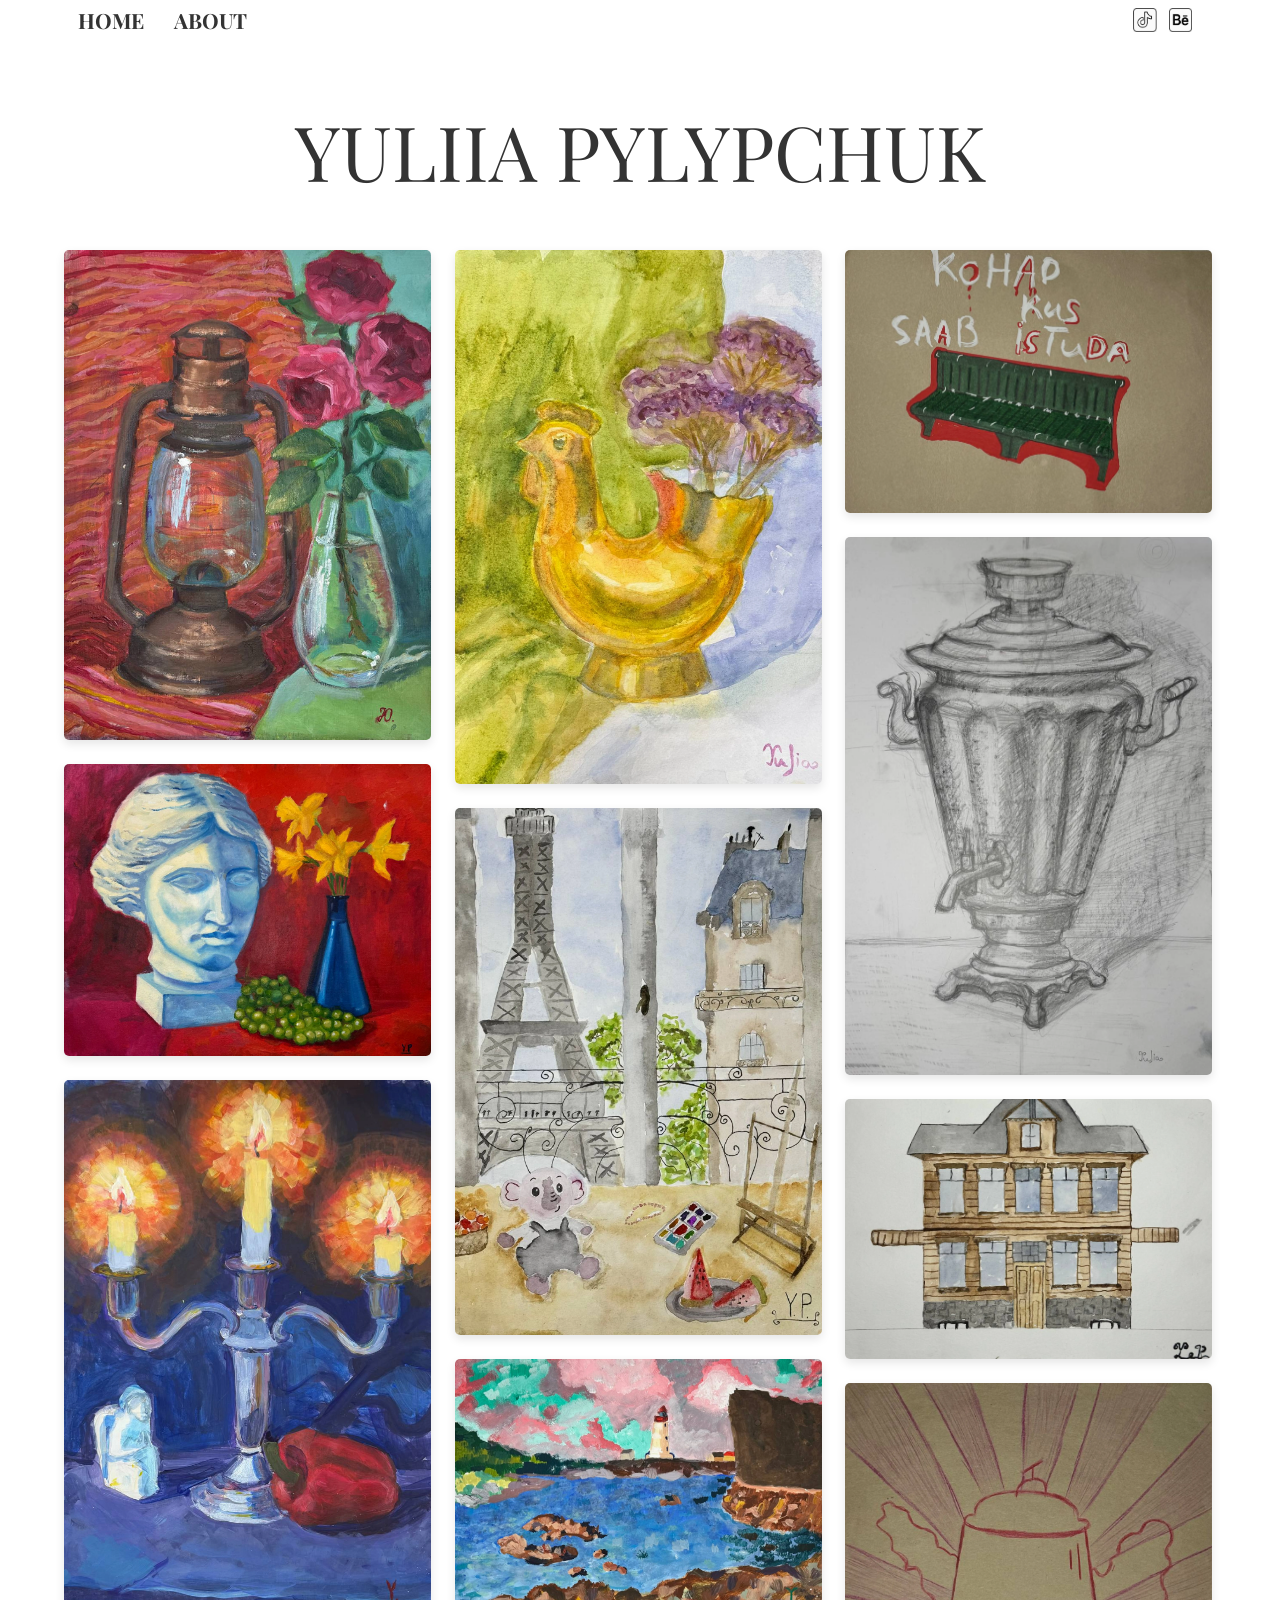
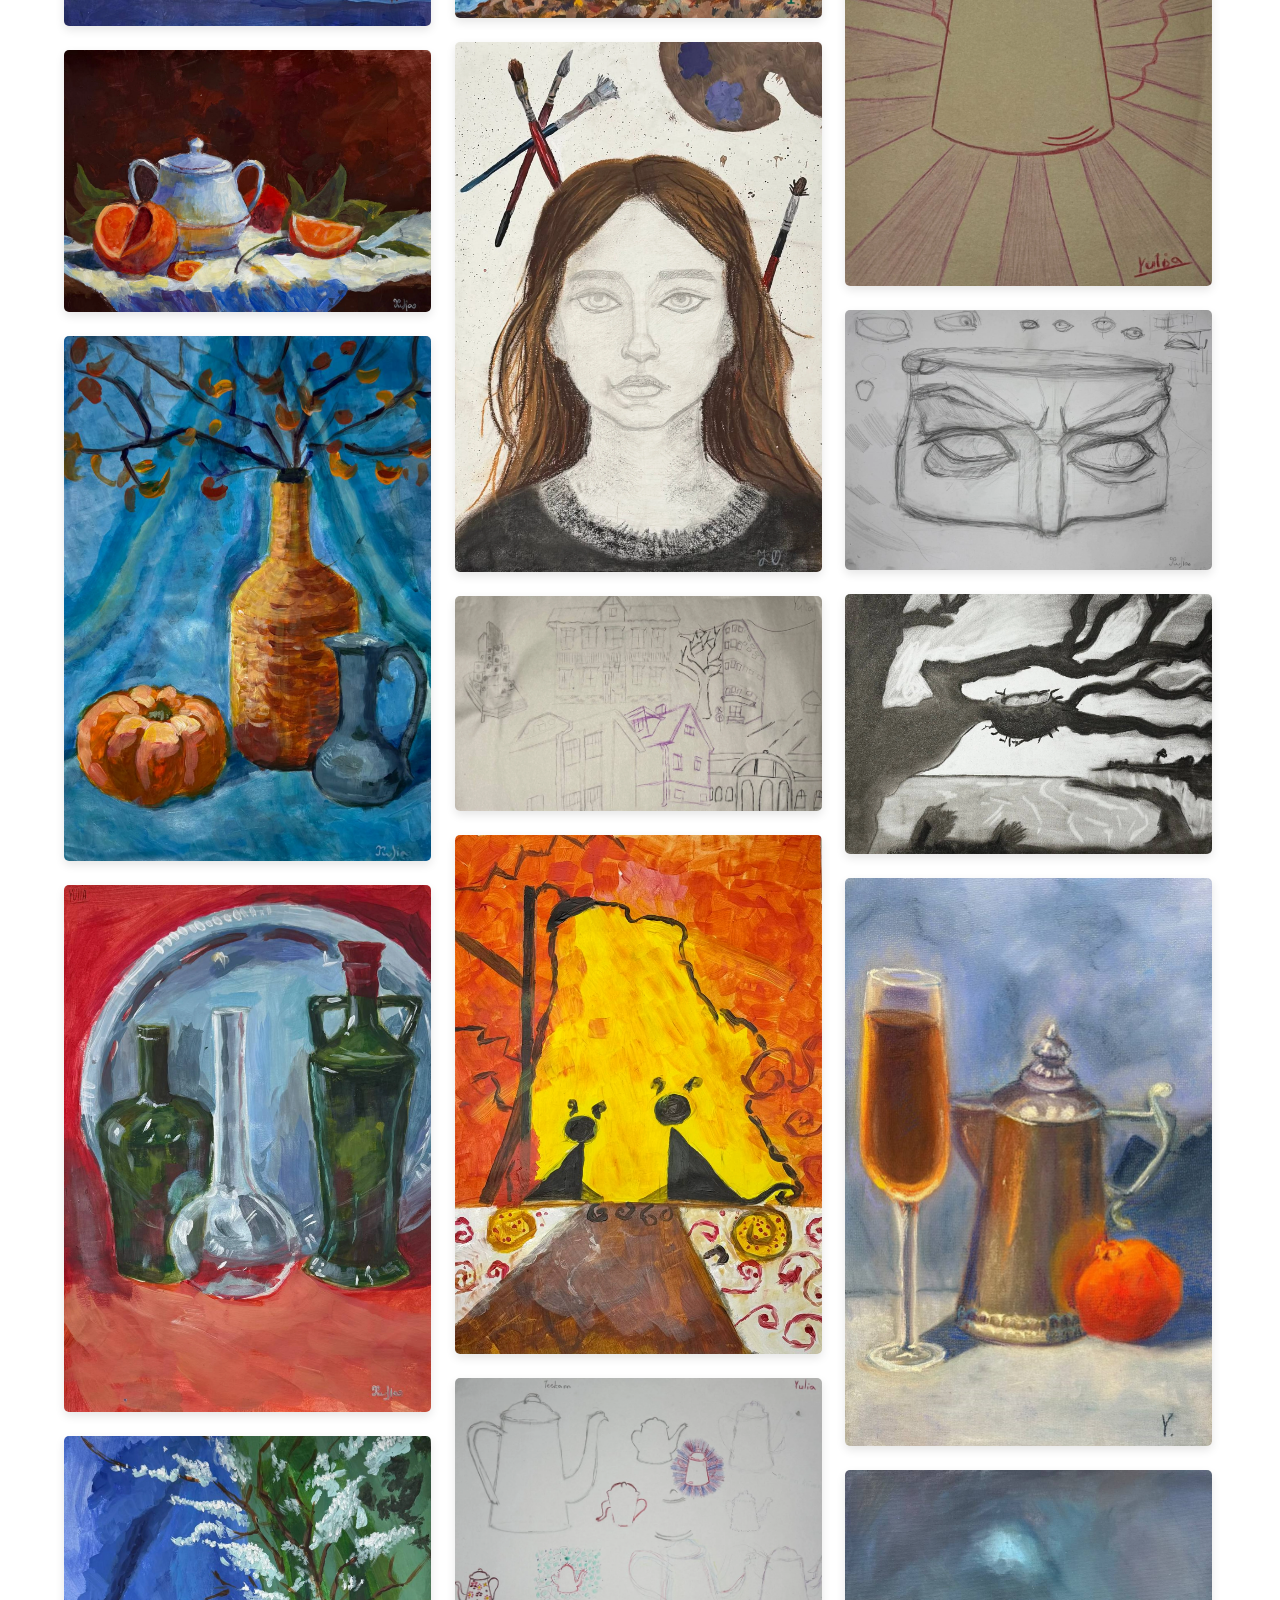
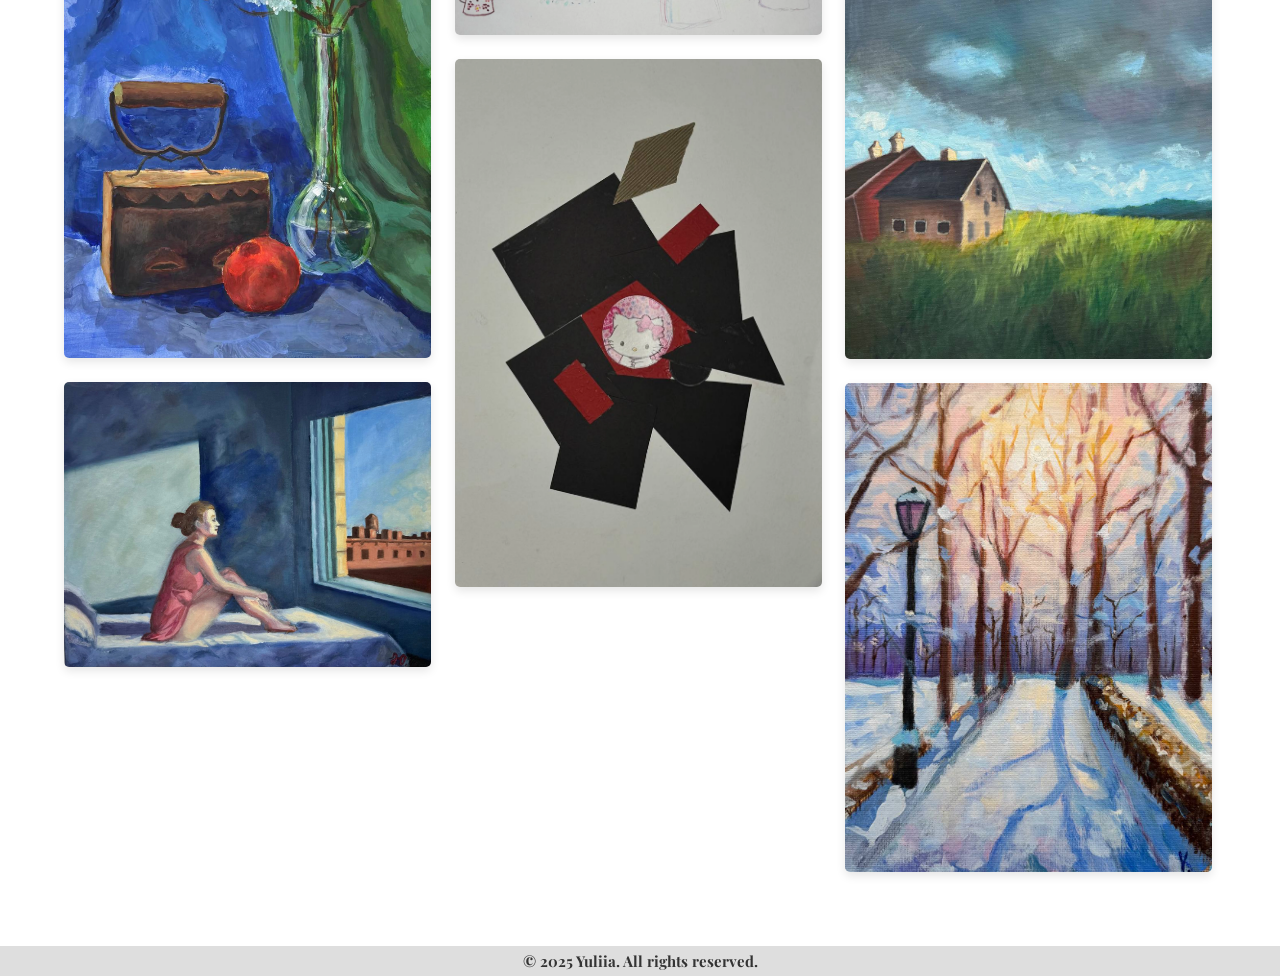
==== index.html @ f60e6a71 "Add files via upload" ====
<!DOCTYPE html>
<html lang="en">
<head>
    <meta charset="UTF-8">
    <meta name="viewport" content="width=device-width, initial-scale=1.0">
    <title>Yuliia Pylypchuk</title>
    <link rel="website icon" type="png" href="./logo/images.png">

    <link rel="stylesheet" href="./css/style.css"> <!--Только для этого-->

    <link rel="stylesheet" href="./css/header.css">
    <link rel="stylesheet" href="./css/reset.css">
    <link rel="stylesheet" href="./css/footer.css">
    <link rel="stylesheet" href="./css/adaptive/adaptive.css">
</head>
<body>
    <div class="wrapper">
        <header class="header">
            <div class="header-container">
                <div class="links">
                    <ul class="list">
                        <li class="list_item">
                            <a href="#" class="link_style">
                                <h2>HOME</h2>
                            </a>
                        </li>
                        <li class="list_item">
                            <a href="./about.html" class="link_style">
                                <h2>ABOUT</h2>
                            </a>
                        </li>
                    </ul>
                </div>
                <div class="social">
                    <a href="https://www.tiktok.com/@ulia.arts" target="_blank" rel="noopener noreferrer">
                      <img class="social-icon" src="./logo/tik-tok.jpg" alt="TikTok">
                    </a>
                    <a href="https://www.behance.net/julia112" target="_blank" rel="noopener noreferrer">
                      <img class="social-icon" src="./logo/behance.jpg" alt="Behance">
                    </a>
                  </div>                  
            </div>
            
        </header>
        <main class="main" id="home">
            <div class="main_text">
                <p>YULIIA PYLYPCHUK</p>
            </div>

            <div class="gallery" id="work">
                <img class="pilt" src="./images/1.jpg" alt="Artwork 1" loading="lazy">
                <img src="./images/2.webp" alt="Artwork 2" loading="lazy">
                <img src="./images/3.webp" alt="Artwork 3" loading="lazy">
                <img src="./images/4.webp" alt="Artwork 4" loading="lazy">
                <img src="./images/5.webp" alt="Artwork 5" loading="lazy">
                <img src="./images/6.webp" alt="Artwork 6" loading="lazy">
                <img src="./images/7.webp" alt="Artwork 7" loading="lazy">
                <img src="./images/8.webp" alt="Artwork 8" loading="lazy">
                <img src="./images/9.webp" alt="Artwork 9" loading="lazy">
                <img src="./images/10.webp" alt="Artwork 10" loading="lazy">
                <img src="./images/11.webp" alt="Artwork 11" loading="lazy">
                <img src="./images/12.webp" alt="Artwork 12" loading="lazy">
                <img src="./images/13.webp" alt="Artwork 13" loading="lazy">
                <img src="./images/14.webp" alt="Artwork 14" loading="lazy">
                <img src="./images/15.webp" alt="Artwork 15" loading="lazy">
                <img src="./images/16.webp" alt="Artwork 16" loading="lazy">
                <img src="./images/17.webp" alt="Artwork 17" loading="lazy">
                <img src="./images/18.webp" alt="Artwork 18" loading="lazy">
                <img src="./images/19.webp" alt="Artwork 19" loading="lazy">
                <img src="./images/20.webp" alt="Artwork 20" loading="lazy">
                <img src="./images/21.webp" alt="Artwork 21" loading="lazy">
                <img src="./images/22.webp" alt="Artwork 22" loading="lazy">
                <img src="./images/23.jpg" alt="Artwork 23" loading="lazy">
                <img src="./images/24.jpg" alt="Artwork 24" loading="lazy">
                <img src="./images/25.jpg" alt="Artwork 25" loading="lazy">
            </div>
        </main>
        <footer class="footer">
            <h2>© 2025 Yuliia. All rights reserved.</h2>
        </footer> 
    </div>  
    <script src="./js/script.js"></script>
</body>
</html>
---- css/style.css ----
.main_text  {
    margin: 100px auto 0;
    width: 795px;
    height: 100px;
    text-align: center;
    font-family: 'Playfair Display', serif;
    font-size: 76px;
    font-weight: 100;
}

.gallery {
  width: 90%;
  max-width: 1600px;
  margin: 50px auto;
  columns: 3 250px;
  column-gap: 20px;
  user-select: none;
}

.gallery img {
    width: 99%;
    max-width: 520px;
    margin-bottom: 20px;
    
    border-radius: 5px;
    box-shadow: 0 4px 10px rgba(0, 0, 0, 0.1);

    transition: transform 0.3s ease, opacity 0.3s ease;
}

.gallery img:hover {
    transform: scale(1.03);
    cursor: pointer;
}
---- css/header.css ----
.header {
    background-color: #FFF;
    z-index: 10;

    display: flex;
    align-items: center;
    position: fixed;
    top: 0;
    left: 0;

    width: 100%;
    height: 40px;

    padding: 0 15px;
}

.header-container{

    width: 90%;
    height: 100%;
    display: flex;
    align-items: center;
    justify-content: center;

    margin: 0 auto;
}

.links {
    flex: 1 1 auto;
    display: flex;
    justify-content: flex-start;
}

.list {
    display: flex;
    user-select: none;
    list-style: none;
    
    align-items: center;
}

.social {
    display: flex;
    align-items: center;
    justify-content: center;
    gap: 12px;
    padding: 0 10px;
    height: 100%;
}

.social-icon {
    width: 24px;
    height: 24px;
    object-fit: contain;
    display: block;
    transition: transform 0.2s ease;
}

.social-icon:hover {
    transform: scale(1.12);
}



.link_style {
    position: relative;
    text-decoration: none;
    color: #333;
    font-size: 14px;
    display: inline-block;
    padding: 5px 0;
}

.link_style::after {
    content: "";
    position: absolute;
    left: 0;
    bottom: -1px;
    width: 100%;
    height: 2px;
    background-color: black;
    transform: scaleX(0);
    transform-origin: left;
    transition: transform 0.3s ease-in-out, transform-origin 0s linear 0.3s;
}

.link_style:hover::after {
    transform: scaleX(1);
    transform-origin: right;
}

.link_style:not(:hover)::after {
    transform: scaleX(0);
    transform-origin: left;
}

.list_item:not(:last-child) {
    margin-right: 30px;
}
---- css/footer.css ----
.footer {   
    background-color: #DEDEDE;
    padding: 5px 0;
    text-align: center;
    font-size: 10px;
    font-weight: 100;
    color: #333;
    user-select: none;
}

.mobile-social {
    display: none;
  }

.modal {
    position: fixed;
    top: 0;
    left: 0;
    width: 100%;
    height: 100%;
    background-color: rgba(0,0,0,0.8);
    display: flex;
    align-items: center;
    justify-content: center;
    z-index: 9999;
}
  
.modal-img {
    max-width: 90%;
    max-height: 90%;
    border-radius: 10px;
}
---- css/adaptive/adaptive.css ----
@media (max-width: 768px) {
    .header {
      height: 40px;
      justify-content: center;
      align-items: center;
      padding-top: 0;
      gap: 0;
    }

    .link_style {
      font-size: 12px;
    }
  
    .icon img {
      width: 22px;
      height: 22px;
    }
  
    .main_text {
      width: 90%;
      font-size: 32px;
    }
  
    .gallery {
      columns: 1 100%;
      column-gap: 2px;
      width: 95%;
      margin: 20px auto;
    }
  
    .about_text {
      font-size: 26px;
      padding: 10px;
    }
  
    .about_text_one,
    .about_text_two,
    .about_text_three {
      font-size: 18px;
      margin-left: 0;
      padding: 10px 15px;
    }
  
    .about_text_two {
      margin-left: 0;
    }
  
    .about_text_four {
      font-size: 20px;
      padding: 10px 15px;
    }
  
    .contact_text {
      font-size: 26px;
      padding: 10px;
    }
  
    .contact_text_one {
      font-size: 18px;
      padding: 20px 10px;
    }
  
    .contact_email {
      font-size: 18px;
      padding: 15px;
      width: 90%;
    }
  
    .button-wrapper button {
      padding: 12px 25px;
      font-size: 14px;
    }
  
    .footer {
      font-size: 10px;
    }
  }

@media (max-width: 350px)   {
    .mobile-social {
        display: none;
    }
}

@media (max-width: 425px)   {
    .about_text_one {
        font-size: 16px;
        padding: 10px;
    }
    
    .about_text_two {
        font-size: 16px;
        padding: 10px;
    }
    
    .about_text_three   {
        font-size: 16px;
        padding: 10px;
    }
}
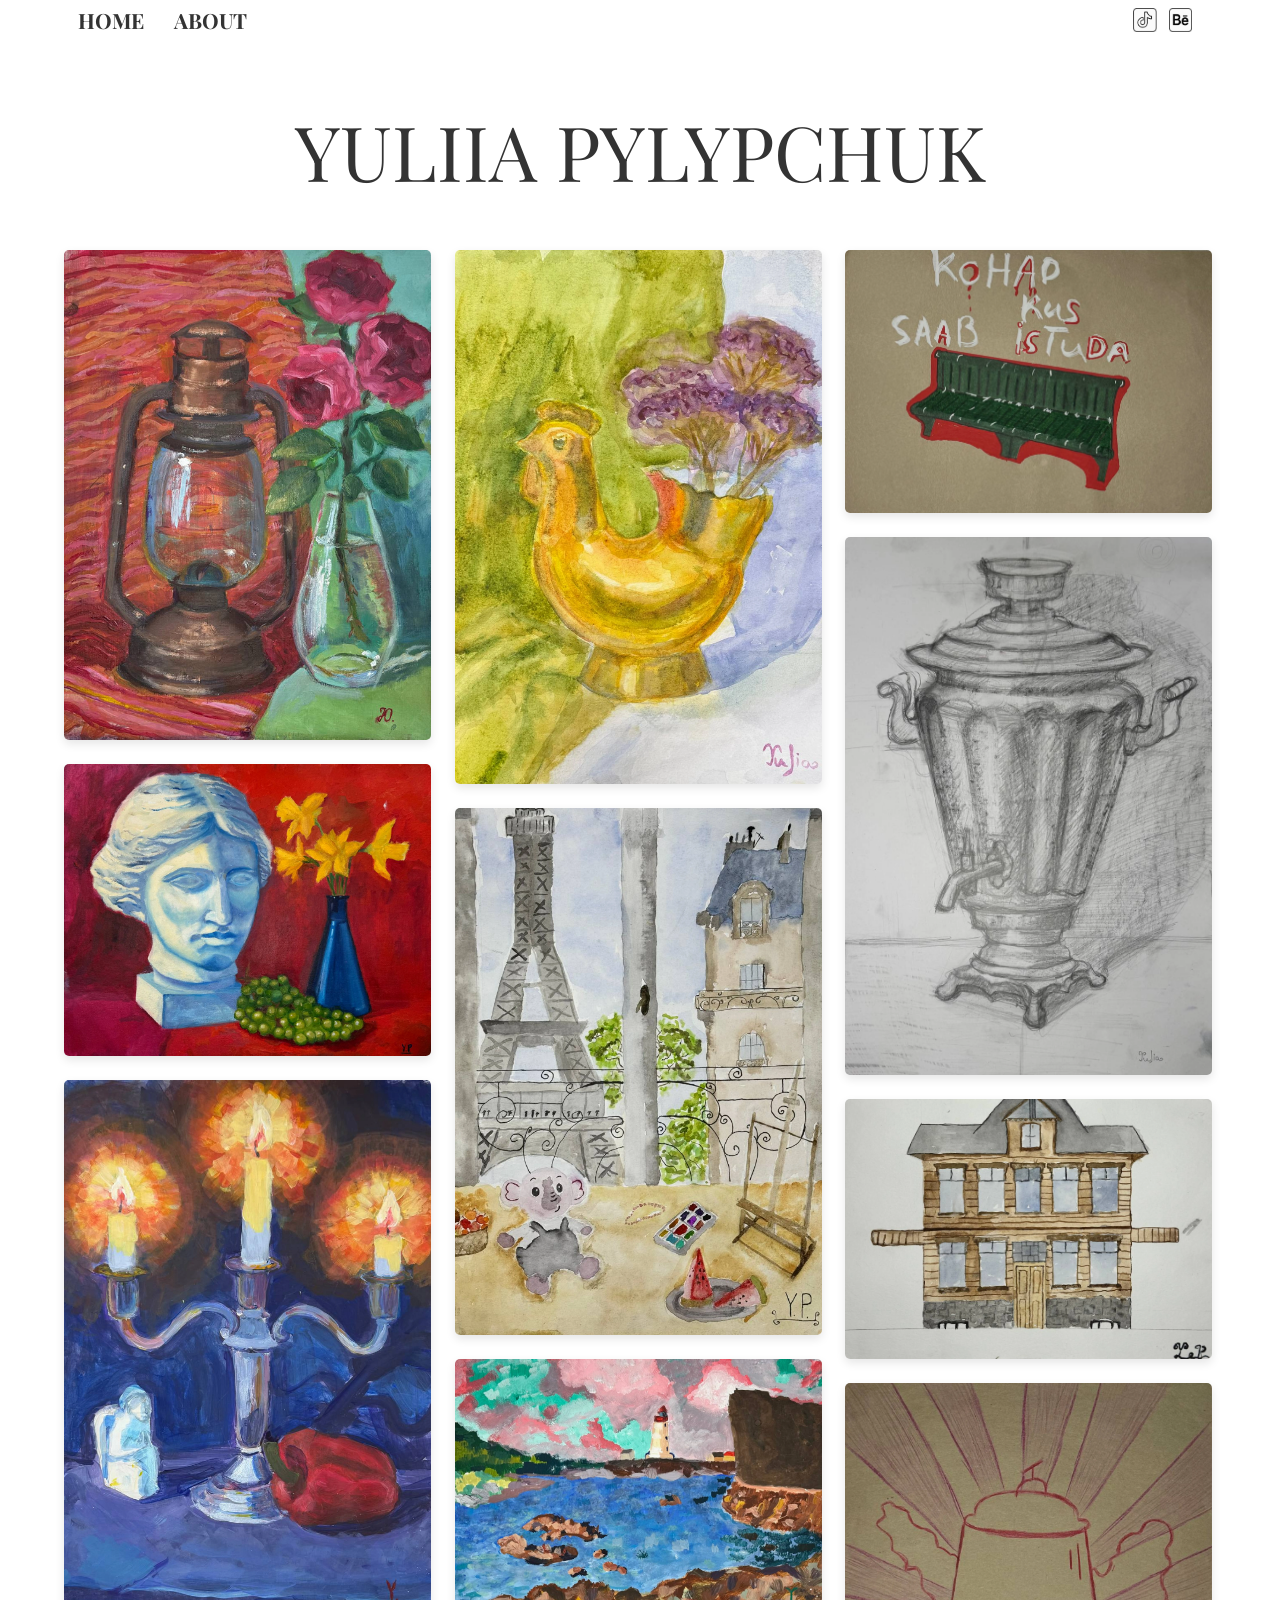
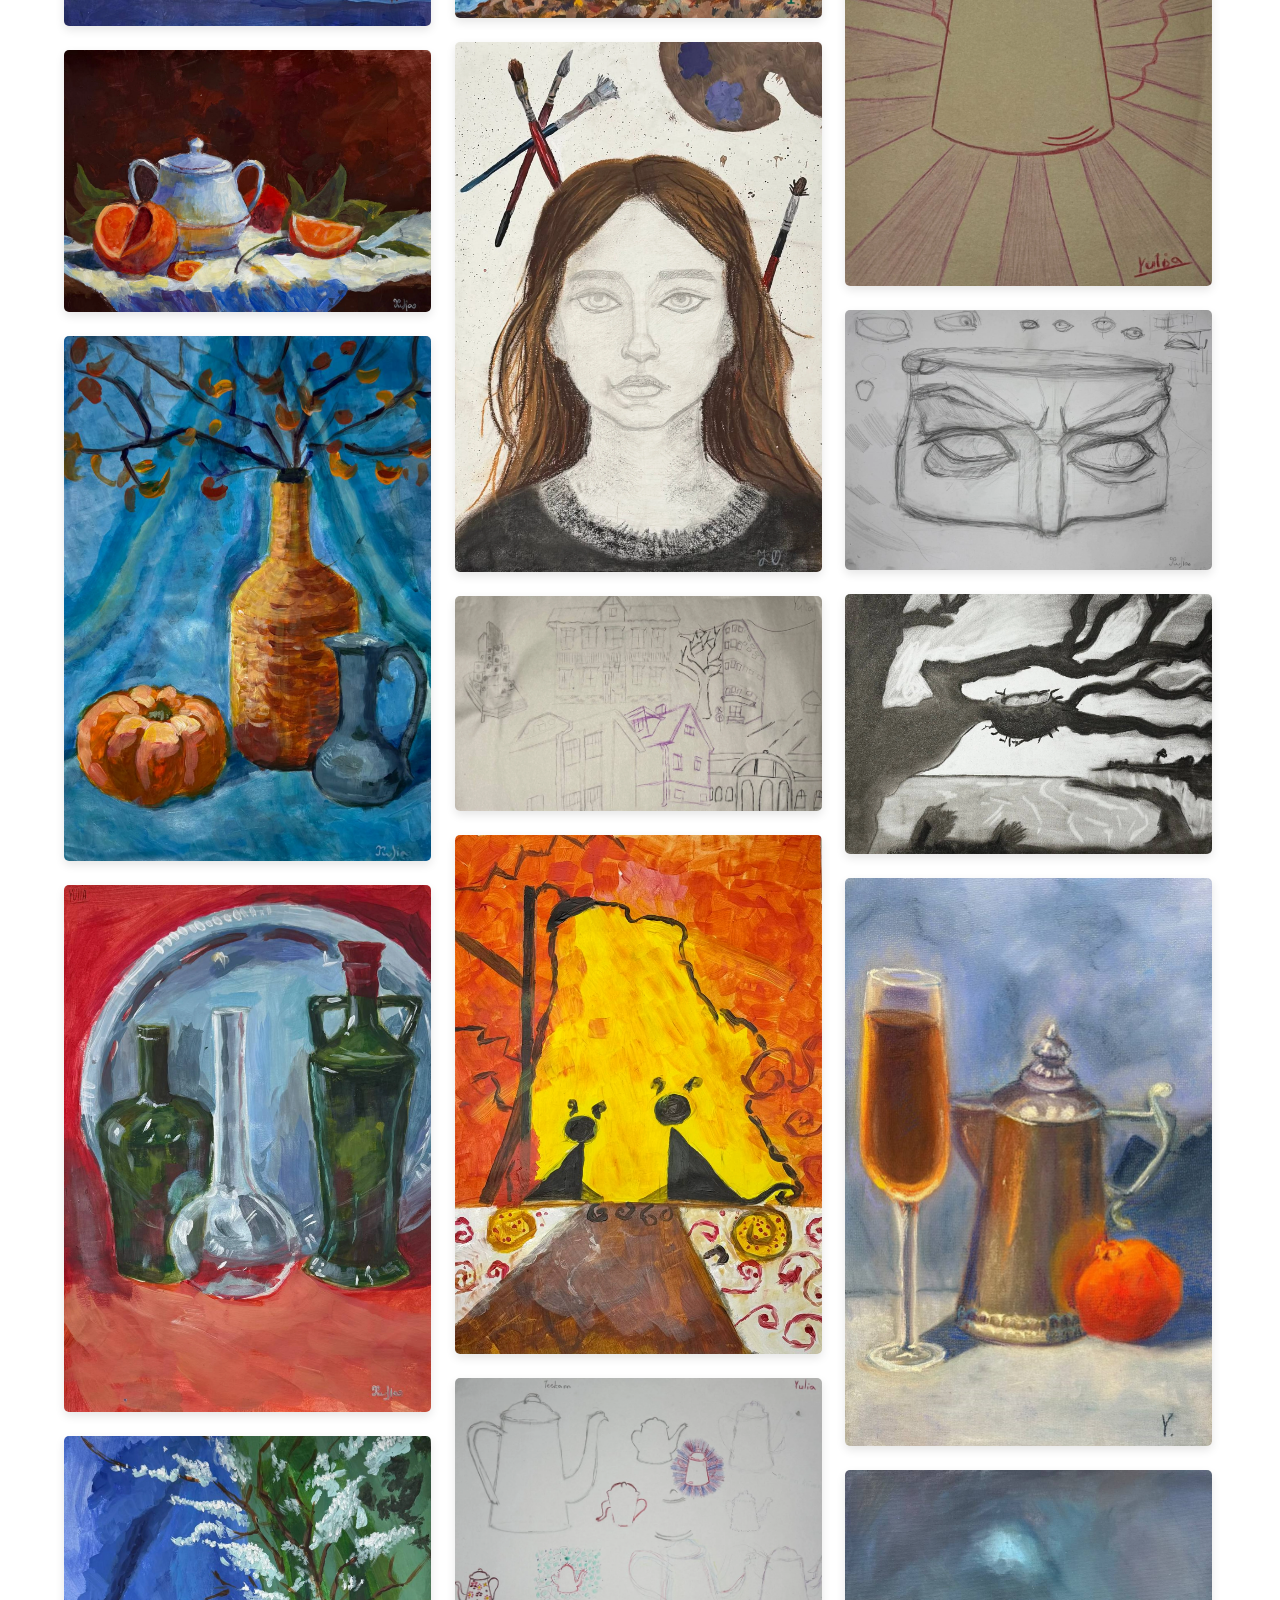
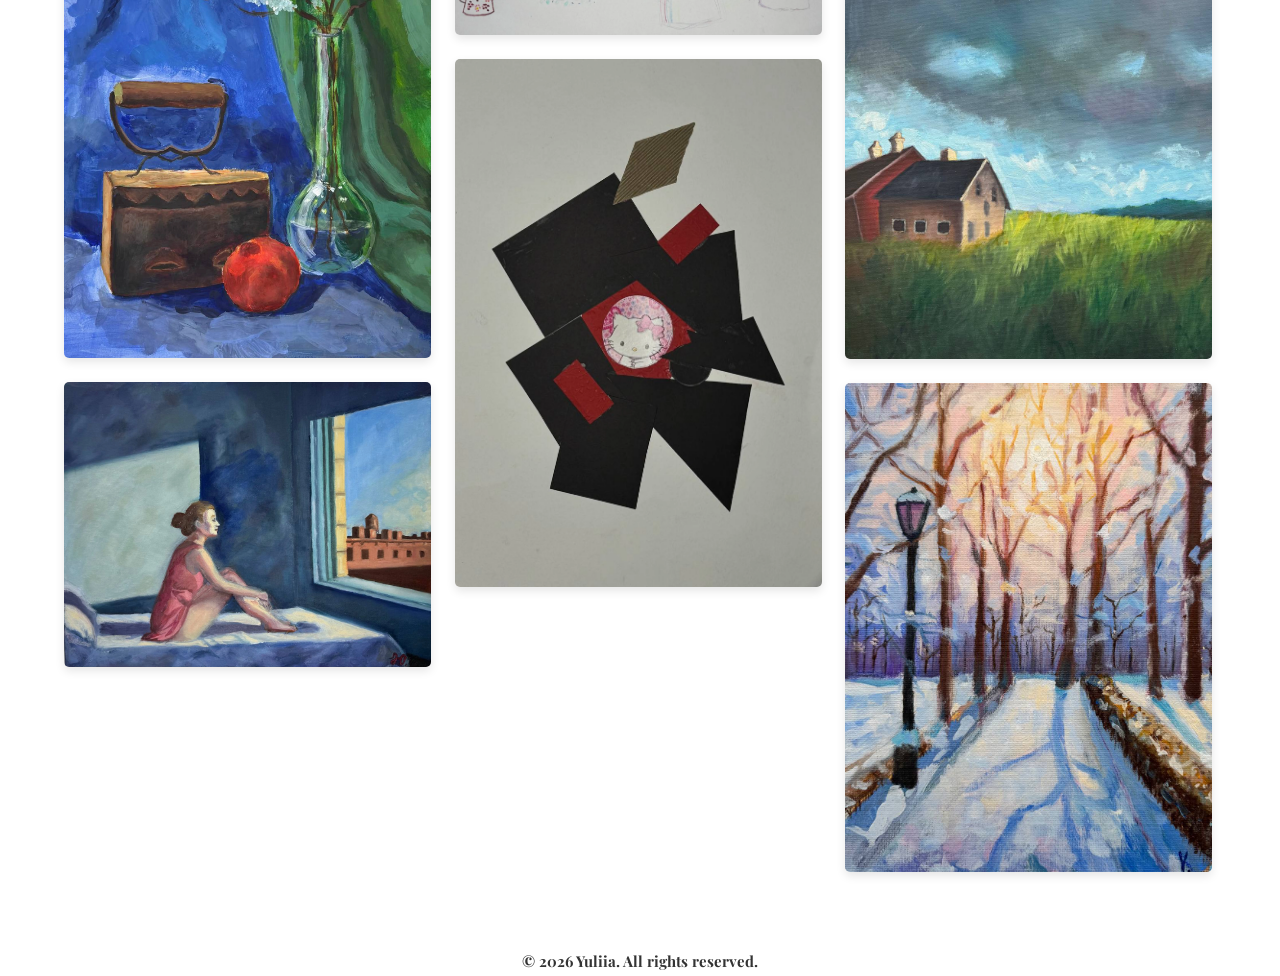
==== commit 859bf723: "2k26" ====
--- a/index.html
+++ b/index.html
@@ -77,7 +77,7 @@
             </div>
         </main>
         <footer class="footer">
-            <h2>© 2025 Yuliia. All rights reserved.</h2>
+            <h2>© 2026 Yuliia. All rights reserved.</h2>
         </footer> 
     </div>  
     <script src="./js/script.js"></script>
--- a/css/footer.css
+++ b/css/footer.css
@@ -1,5 +1,5 @@
 .footer {   
-    background-color: #DEDEDE;
+    background-color: #FFF;
     padding: 5px 0;
     text-align: center;
     font-size: 10px;
@@ -29,4 +29,4 @@
     max-width: 90%;
     max-height: 90%;
     border-radius: 10px;
-}+}
